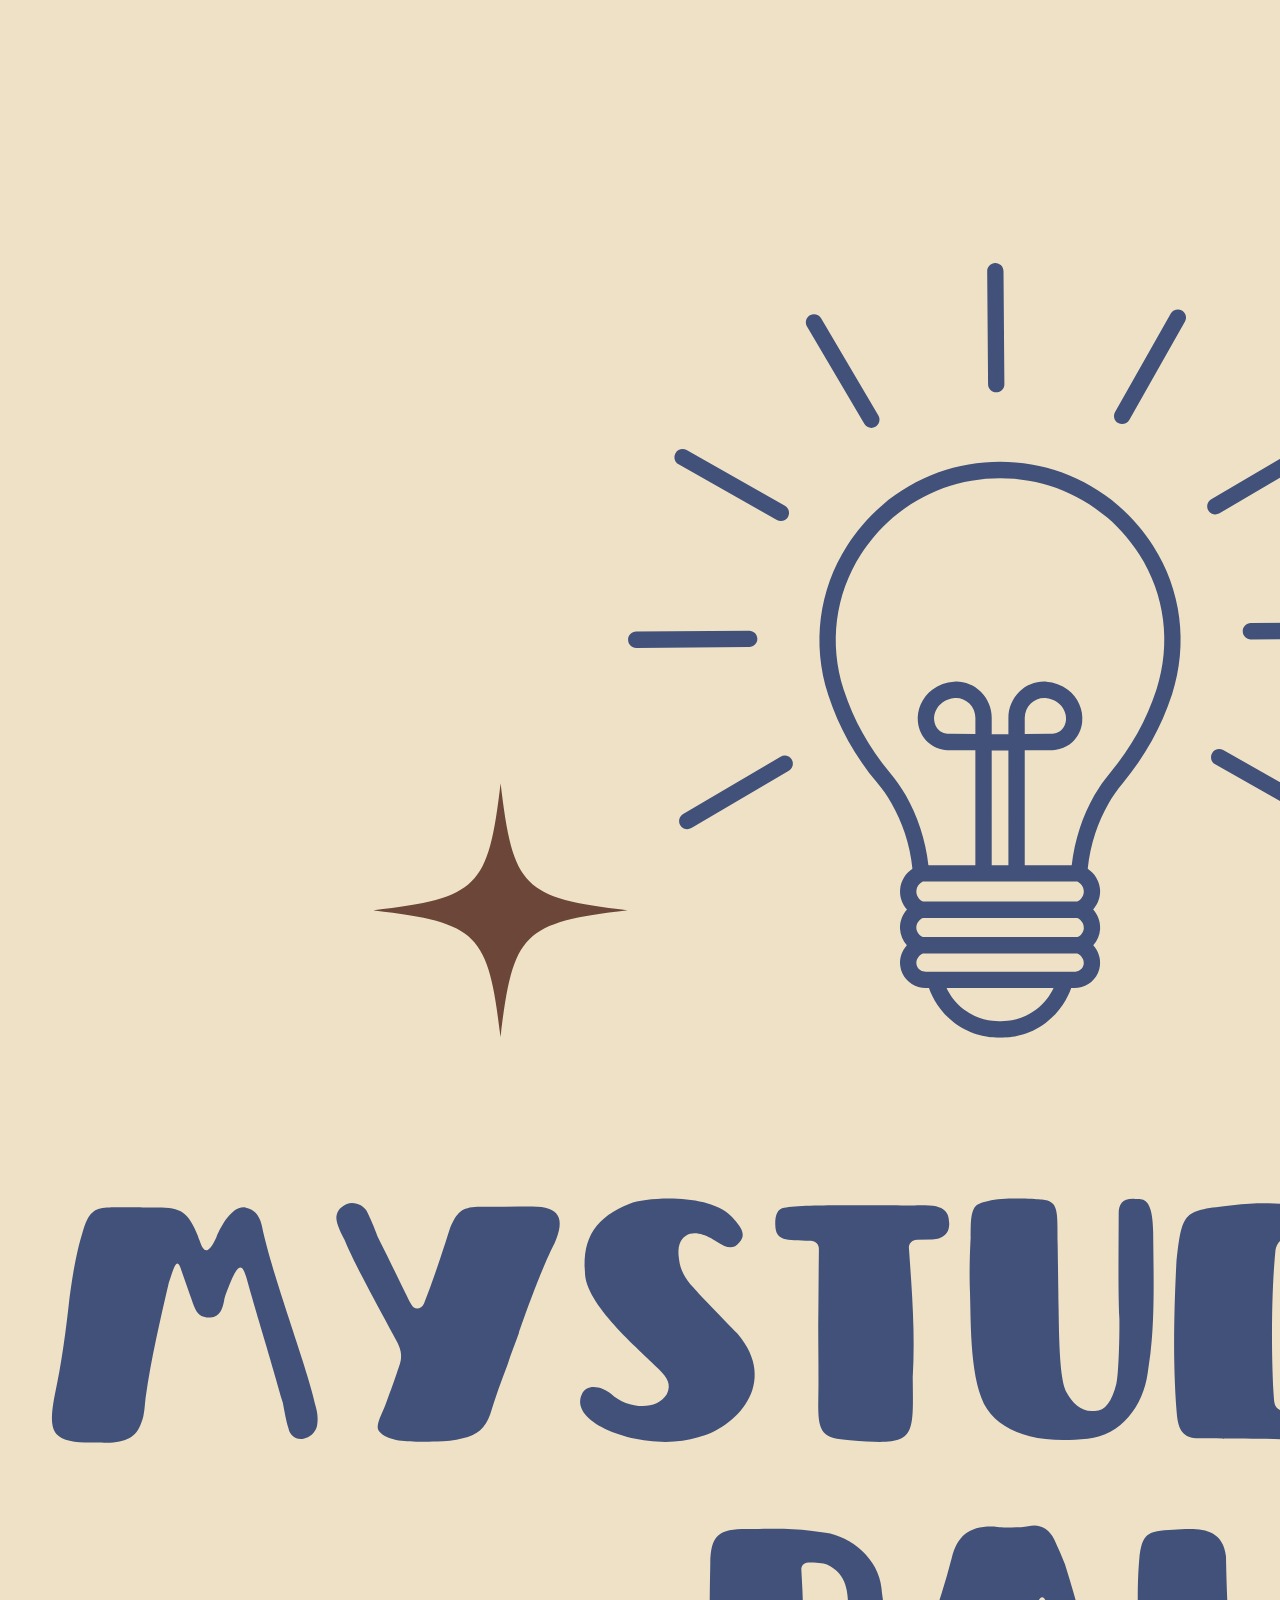
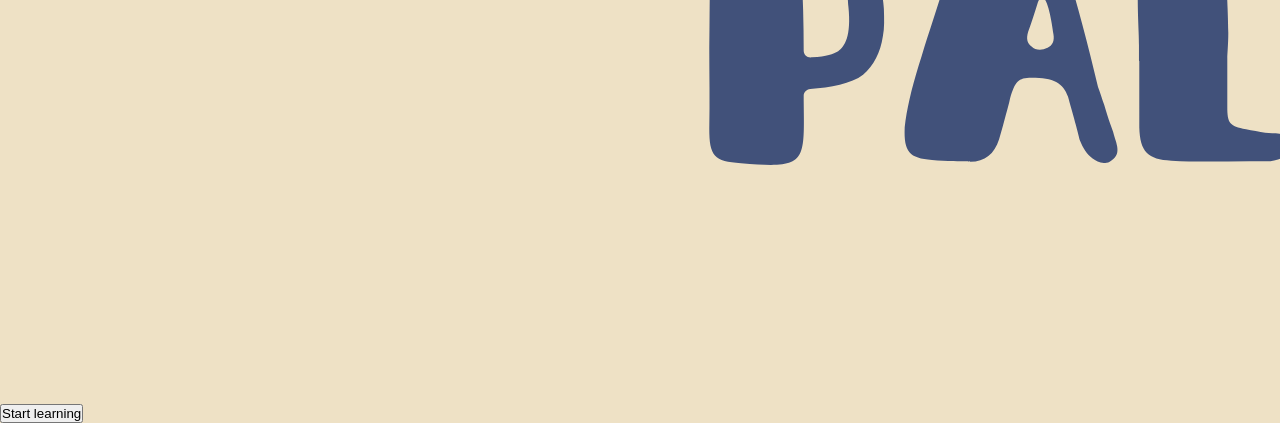
==== Student planner/index.html @ 68f9b5c9 "Connected login to dashboard" ====
<!DOCTYPE html>
<html>
    <head>
         <link rel="stylesheet" href="/Student planner/css/style.css">

    </head>
    <body>
        <main>
            <img src="../Student planner/assets/actual logo.png" alt="logo" id="logo">
            <button 
            id="start-button">Start learning</button>
         </main>

    </body>


</html>
---- Student planner/css/style.css ----
/* Reset */

*{
    margin:0;
    padding:0;
    box-sizing:border-box;
}


/* Colours */

:root{

    --main-background: #EEE1C5;
    --lighter-background: #F7F2E8;
    --dark-blue: #28324A;
    --dark-brown: #6C4739;
    --brown: #986D5D;
    --blue: #41517A;
    --searchbar: #E0CB9E;
    --text: black;
    --sidebar: #EEE1C5;

}


/* Body */

body{

    min-height:100vh;
    background-color:var(--main-background);
    color:var(--text);
    font-family: "Poppins", sans-serif;

}
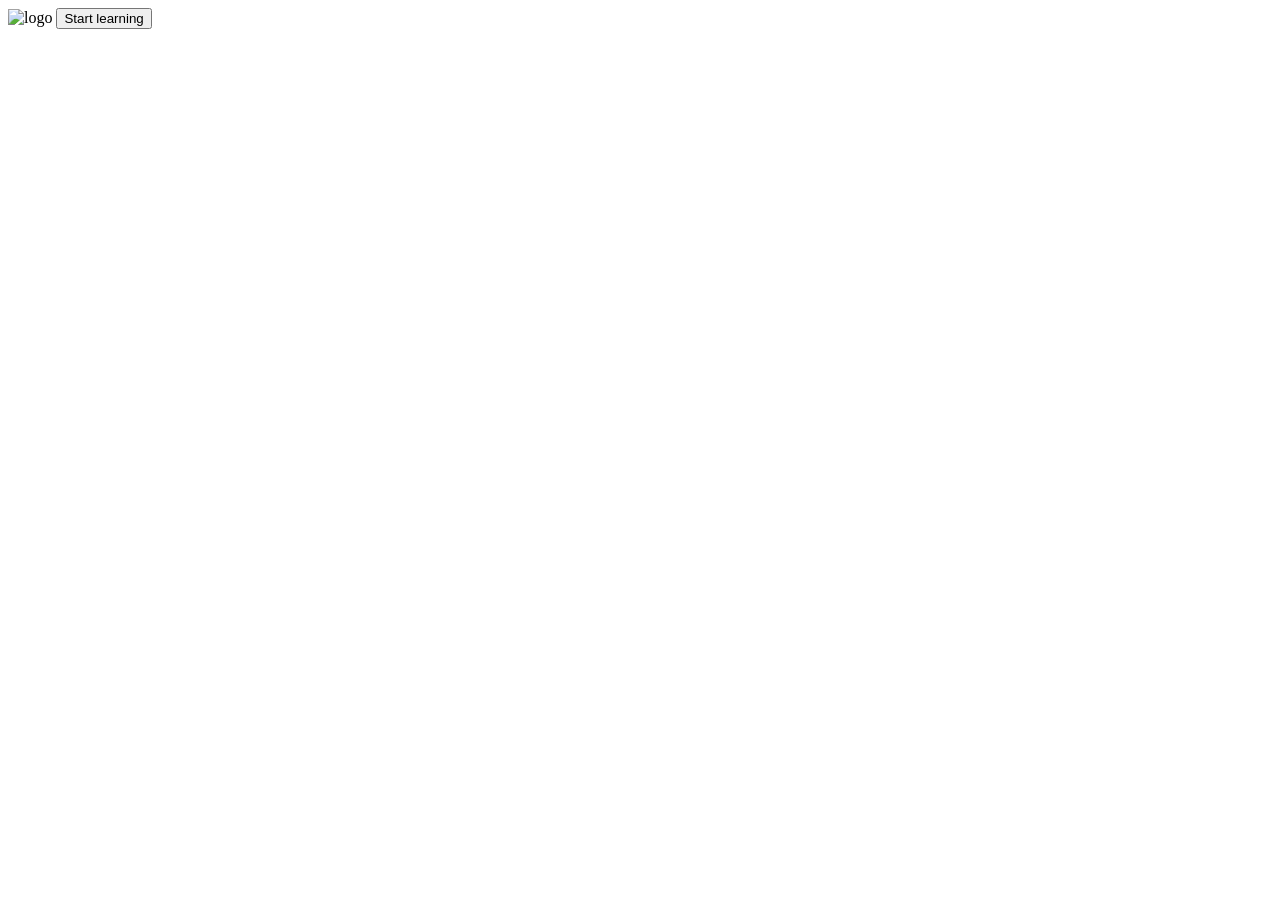
==== commit 4c28a66b: "Connect splash screen to login page" ====
--- a/Student planner/index.html
+++ b/Student planner/index.html
@@ -1,16 +1,18 @@
 <!DOCTYPE html>
 <html>
     <head>
-         <link rel="stylesheet" href="/Student planner/css/style.css">
+         <link rel="stylesheet" href="/css/style.css">
 
     </head>
     <body>
         <main>
-            <img src="../Student planner/assets/actual logo.png" alt="logo" id="logo">
+            <img src="/assets/actual logo.png" alt="logo" id="logo">
             <button 
             id="start-button">Start learning</button>
          </main>
 
+
+      <script src="js/splash.js"></script>
     </body>
 
 
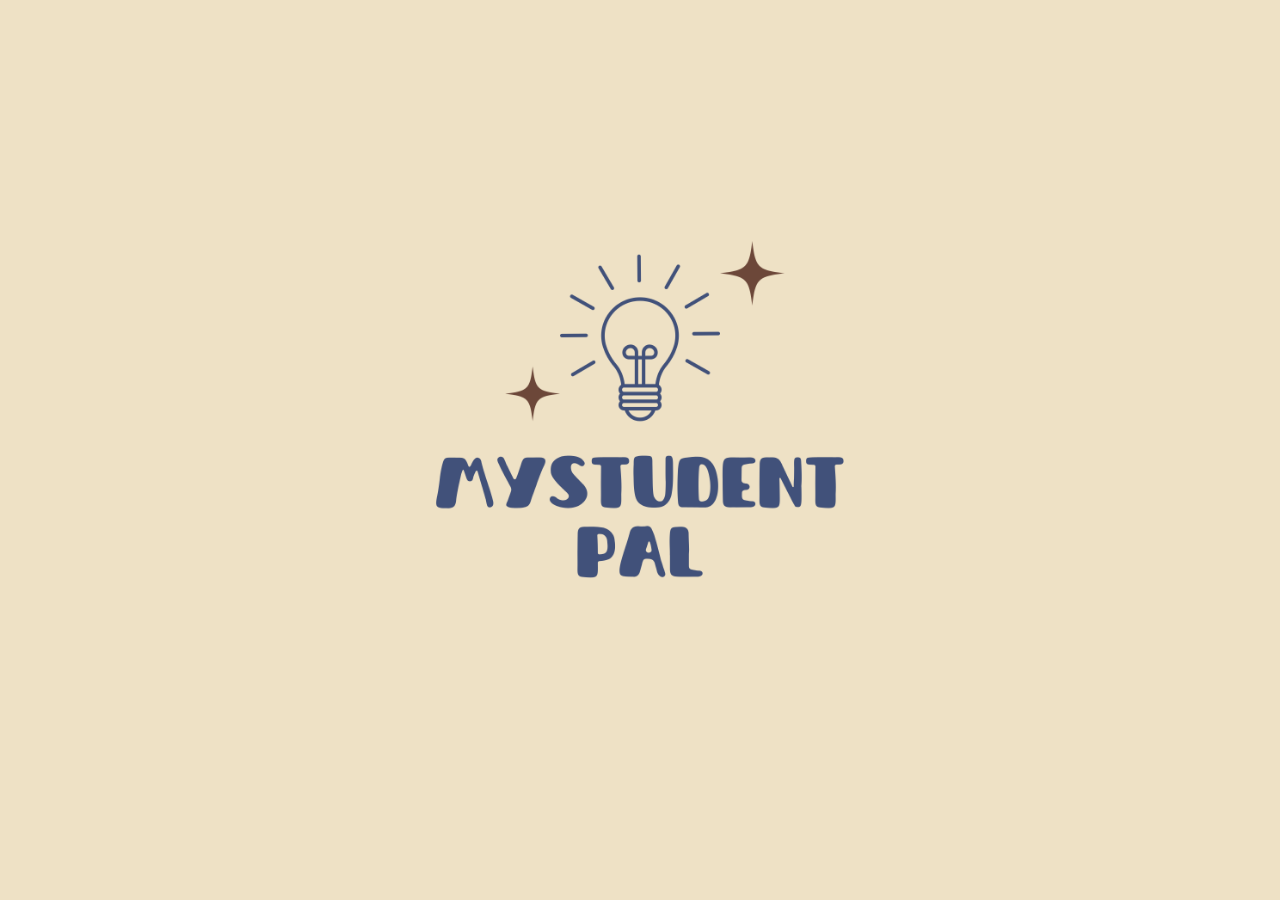
==== commit a110e49b: "Splash screen completed with new file structure" ====
--- a/Student planner/index.html
+++ b/Student planner/index.html
@@ -1,12 +1,12 @@
 <!DOCTYPE html>
 <html>
     <head>
-         <link rel="stylesheet" href="/css/style.css">
+         <link rel="stylesheet" href="/Student planner/css/style.css">
 
     </head>
     <body>
         <main>
-            <img src="/assets/actual logo.png" alt="logo" id="logo">
+            <img src="../Student planner/assets/actual logo.png" alt="logo" class="splash-logo">
             <button 
             id="start-button">Start learning</button>
          </main>
--- a/Student planner/css/style.css
+++ b/Student planner/css/style.css
@@ -0,0 +1,113 @@
+/* Reset */
+
+*{
+    margin:0;
+    padding:0;
+    box-sizing:border-box;
+}
+
+
+/* Colours */
+
+:root{
+
+    --main-background: #EEE1C5;
+    --lighter-background: #F7F2E8;
+    --dark-blue: #28324A;
+    --dark-brown: #6C4739;
+    --brown: #986D5D;
+    --blue: #41517A;
+    --searchbar: #E0CB9E;
+    --text: black;
+    --sidebar: #EEE1C5;
+
+}
+
+
+/* Body */
+
+body {
+
+    min-height: 100vh;
+
+    background-color: var(--main-background);
+
+    color: var(--text);
+
+    font-family: "Poppins", sans-serif;
+
+}
+
+
+main {
+
+    background-color: #EEE1C5;
+
+    display: flex;
+
+    flex-direction: column;
+
+    justify-content: center;
+
+    align-items: center;
+
+    min-height: 100vh;
+
+}
+
+
+/* Splash logo */
+
+.splash-logo {
+
+    width: 40vw;
+
+    max-width: 430px;
+
+    height: auto;
+
+    margin-bottom: 20px;
+
+    opacity: 0;
+
+    transform: scale(0.95);
+
+    transition: opacity 0.8s ease, transform 0.8s ease;
+
+}
+
+
+/* Start button */
+
+#start-button {
+
+    background-color: #28324A;
+
+    padding: 12px 25px;
+
+    border-radius: 10px;
+
+    border: none;
+
+    cursor: pointer;
+
+    color: white;
+
+    font-size: medium;
+
+    transition: opacity 0.5s;
+
+    width: 285px;
+
+    height: 54px;
+
+    opacity: 0;
+
+}
+
+
+#start-button:hover {
+
+    background-color: #41517A;
+
+}
